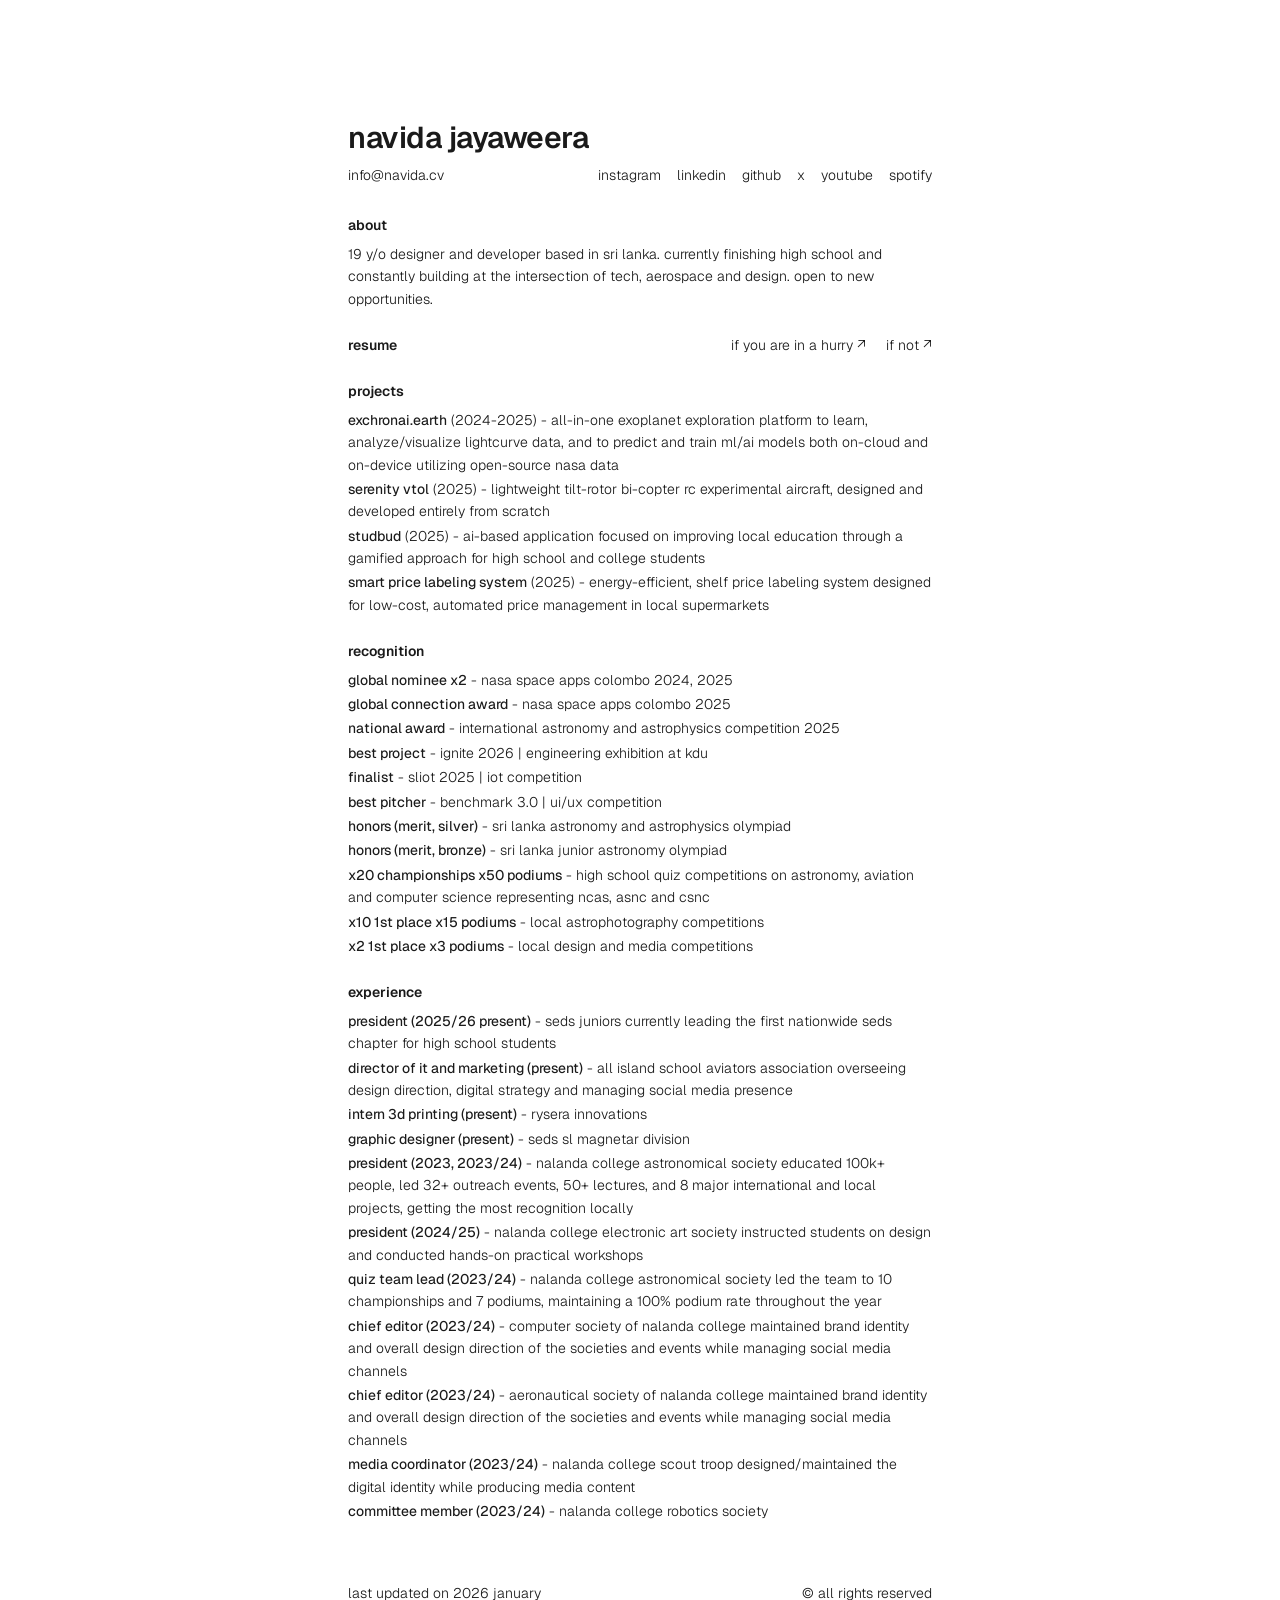
==== index.html @ 6ceef907 "initialize-git" ====
<!DOCTYPE html>
<html lang="en">

<head>
  <meta charset="UTF-8">
  <meta name="viewport" content="width=device-width, initial-scale=1.0">

  <title>Navida Jayaweera</title>
  <link rel="icon" type="image/svg+xml" href="public/favicon.svg">
  <link rel="preconnect" href="https://fonts.googleapis.com">
  <link rel="preconnect" href="https://fonts.gstatic.com" crossorigin>
  <link href="https://fonts.googleapis.com/css2?family=Geist:wght@100..900&display=swap" rel="stylesheet">
  <link rel="stylesheet" href="global.css">
</head>

<body>
  <section id="header">
    <div class="container" style="padding-bottom: 0;">
      <header class="cv-header">
        <h1 class="name">navida jayaweera</h1>
        <div class="contact-info">
          <a href="mailto:info@navida.cv" class="email">info@navida.cv</a>
          <nav class="socials">
            <a href="https://www.instagram.com/navida.jayaweera/">instagram</a>
            <a href="https://www.linkedin.com/in/navidajayaweera/">linkedin</a>
            <a href="https://github.com/navidajayaweera">github</a>
            <a href="https://x.com/NavidaJayaweera">x</a>
            <a href="https://www.youtube.com/@navidajayaweera">youtube</a>
            <a href="https://open.spotify.com/user/8dy3l5mgaey5bm39ronwhadq2?si=85e57acb9e684b27">spotify</a>
          </nav>
        </div>
      </header>
    </div>
  </section>
  <section id="about">
    <div class="container" style="padding-top: 0; padding-bottom: 0;">
      <div class="about-section">
        <h2 class="section-label">about</h2>
        <p class="text-content">19 y/o designer and developer based in sri lanka. currently finishing high school and
          constantly building at the intersection of tech, aerospace and design. open to new opportunities.</p>
      </div>
    </div>
  </section>
  <section id="resume">
    <div class="container" style="padding-top: 0; padding-bottom: 0;">
      <div class="resume-bar">
        <h2 class="section-label">resume</h2>
        <div class="resume-links">
          <a href="public/CV - Nov 2025.pdf" target="_blank">if you are in a hurry &#x2197;</a>
          <a href="public/CV (detailed) - Nov 2025.pdf" target="_blank">if not &#x2197;</a>
        </div>
      </div>
    </div>
  </section>
  <section id="projects">
    <div class="container" style="padding-top: 0; padding-bottom: 0;">
      <div class="content-block">
        <h2 class="section-label">projects</h2>
        <ul class="item-list">
          <li>
            <p class="text-content"><strong><a href="https://exchronai.earth/"
                  target="_blank">exchronai.earth</a></strong> (2024-2025)
              - all-in-one exoplanet
              exploration
              platform to learn, analyze/visualize lightcurve data, and to predict and train ml/ai models both on-cloud
              and on-device utilizing open-source nasa data</p>
          </li>
          <li>
            <p class="text-content"><strong><a
                  href="https://drive.google.com/file/d/1rEVbswKjpXEiC80pFYnHZtUJxIUKVVZr/view?usp=sharing"
                  target="_blank">serenity vtol</a></strong> (2025) - lightweight tilt-rotor
              bi-copter rc
              experimental aircraft, designed and developed entirely from scratch</p>
          </li>
          <li>
            <p class="text-content"><strong><a
                  href="https://www.figma.com/design/OQmlpEHRpOspAcZZP73gk5/StudBud-By-Team-Nalanda?node-id=33-175&t=C7YPxGh18bVlaZYL-1"
                  target="_blank">studbud</a></strong> (2025) - ai-based application focused on
              improving local
              education through a gamified approach for high school and college students</p>
          </li>
          <li>
            <p class="text-content"><strong><a
                  href="https://www.figma.com/design/5SZCSOEd2HgIgfPDIDtHlP/Team-NC---SLIoT-2025?node-id=211-2&t=xaQVXBTdQ8xfzsCk-1"
                  target="_blank">smart price labeling system</a></strong> (2025) -
              energy-efficient, shelf price
              labeling system designed for low-cost, automated price management in local supermarkets</p>
          </li>
        </ul>
      </div>
    </div>
  </section>
  <section id="recognition">
    <div class="container" style="padding-top: 0; padding-bottom: 0;">
      <div class="content-block">
        <h2 class="section-label">recognition</h2>
        <ul class="item-list">
          <li>
            <p class="text-content"><strong>global nominee x2</strong> - nasa space apps colombo 2024, 2025</p>
          </li>
          <li>
            <p class="text-content"><strong>global connection award</strong> - nasa space apps colombo 2025</p>
          </li>
          <li>
            <p class="text-content"><strong>national award</strong> - international astronomy and astrophysics
              competition 2025</p>
          </li>
          <li>
            <p class="text-content"><strong>best project</strong> - ignite 2026 | engineering exhibition at kdu</p>
          </li>
          <li>
            <p class="text-content"><strong>finalist</strong> - sliot 2025 | iot competition</p>
          </li>
          <li>
            <p class="text-content"><strong>best pitcher</strong> - benchmark 3.0 | ui/ux competition</p>
          </li>
          <li>
            <p class="text-content"><strong>honors (merit, silver)</strong> - sri lanka astronomy and astrophysics
              olympiad</p>
          </li>
          <li>
            <p class="text-content"><strong>honors (merit, bronze)</strong> - sri lanka junior astronomy olympiad</p>
          </li>
          <li>
            <p class="text-content"><strong>x20 championships x50 podiums</strong> - high school quiz competitions on
              astronomy, aviation and
              computer science representing ncas, asnc and csnc</p>
          </li>
          <li>
            <p class="text-content"><strong>x10 1st place x15 podiums</strong> - local astrophotography competitions</p>
          </li>
          <li>
            <p class="text-content"><strong>x2 1st place x3 podiums</strong> - local design and media competitions</p>
          </li>
        </ul>
      </div>
    </div>
  </section>
  <section id="experience">
    <div class="container" style="padding-top: 0; padding-bottom: 0;">
      <div class="content-block">
        <h2 class="section-label">experience</h2>
        <ul class="item-list experience-list">
          <li>
            <p class="text-content"><strong>president (2025/26 present)</strong> - seds juniors
              currently leading the first nationwide seds chapter for high school students</p>
          </li>
          <li>
            <p class="text-content"><strong>director of it and marketing (present)</strong> - all island school aviators
              association
              overseeing design direction, digital strategy and managing social media presence</p>
          </li>
          <li>
            <p class="text-content"><strong>intern 3d printing (present)</strong> - rysera innovations</p>
          </li>
          <li>
            <p class="text-content"><strong>graphic designer (present)</strong> - seds sl magnetar division</p>
          </li>
          <li>
            <p class="text-content"><strong>president (2023, 2023/24)</strong> - nalanda college astronomical society
              educated 100k+ people, led 32+ outreach events, 50+ lectures, and 8 major international and local
              projects, getting the most recognition locally</p>
          </li>
          <li>
            <p class="text-content"><strong>president (2024/25)</strong> - nalanda college electronic art society
              instructed students on design and conducted hands-on practical workshops</p>
          </li>
          <li>
            <p class="text-content"><strong>quiz team lead (2023/24)</strong> - nalanda college astronomical society
              led the team to 10 championships and 7 podiums, maintaining a 100% podium rate throughout the year</p>
          </li>
          <li>
            <p class="text-content"><strong>chief editor (2023/24)</strong> - computer society of nalanda college
              maintained brand identity and overall design direction of the societies and events while managing social
              media channels</p>
          </li>
          <li>
            <p class="text-content"><strong>chief editor (2023/24)</strong> - aeronautical society of nalanda college
              maintained brand identity and overall design direction of the societies and events while managing social
              media channels</p>
          </li>
          <li>
            <p class="text-content"><strong>media coordinator (2023/24)</strong> - nalanda college scout troop
              designed/maintained the digital identity while producing media content</p>
          </li>
          <li>
            <p class="text-content"><strong>committee member (2023/24)</strong> - nalanda college robotics society</p>
          </li>
        </ul>
      </div>
    </div>
  </section>
  <section id="footer">
    <div class="container" style="padding-top: 40px;">
      <footer class="site-footer">
        <span class="footer-text">last updated on 2026 january</span>
        <span class="footer-text">© all rights reserved</span>
      </footer>
    </div>
  </section>
</body>

</html>
---- global.css ----
:root {
  --font-main: 'Geist', sans-serif;
  --color-text: #1a1a1a;
  --color-bg: #ffffff;
  --max-width: 624px;
  --spacing-section: 24px;
}

* {
  box-sizing: border-box;
  scrollbar-width: none;
}

::-webkit-scrollbar {
  display: none;
}

body {
  margin: 0;
  padding: 0;
  font-family: var(--font-main);
  color: var(--color-text);
  background-color: var(--color-bg);
  line-height: 1.6;
  -webkit-font-smoothing: antialiased;
  font-weight: 300;
}

.container {
  max-width: var(--max-width);
  margin: 0 auto;
  padding: 120px 20px;
}

a {
  color: inherit;
  text-decoration: none;
  cursor: pointer;
  background-image: linear-gradient(currentColor, currentColor);
  background-position: 0% 100%;
  background-repeat: no-repeat;
  background-size: 0% 1px;
  transition: background-size 0.3s ease;
}

.socials a:hover {
  /* text-decoration: underline; */
  background-size: 100% 1px;
}

h1,
h2,
h3,
h4,
p,
ul,
li {
  margin: 0;
  padding: 0;
}

ul {
  list-style: none;
}

/* ── Header ── */
.cv-header {
  margin-bottom: 4px;
}

.name {
  font-size: 30px;
  font-weight: 600;
  line-height: 1.2;
  margin-bottom: 8px;
  letter-spacing: -0.5px;
}

.contact-info {
  display: flex;
  align-items: baseline;
  justify-content: space-between;
  font-size: 14px;
  gap: 20px;
}

.email {
  white-space: nowrap;
}

.socials {
  display: flex;
  gap: 16px;
  flex-wrap: wrap;
  justify-content: flex-end;
}

.socials a {
  white-space: nowrap;
}

/* ── Section labels ── */
.section-label {
  font-size: 14px;
  font-weight: 600;
  margin-bottom: 6px;
  display: block;
}

/* ── Text content ── */
.text-content {
  font-size: 14px;
  font-weight: 300;
  line-height: 1.6;
}

.text-content strong {
  font-weight: 450;
  /* text-decoration: underline; */
}

/* ── About section ── */
.about-section {
  padding-top: var(--spacing-section);
}

.about-section .text-content {
  max-width: 100%;
}

/* ── Resume bar ── */
.resume-bar {
  display: flex;
  align-items: baseline;
  justify-content: space-between;
  padding-top: var(--spacing-section);
}

.resume-bar .section-label {
  margin-bottom: 0;
}

.resume-links {
  display: flex;
  gap: 20px;
  font-size: 14px;
  font-weight: 300;
  background-image: linear-gradient(currentColor, currentColor);
  background-position: 0% 100%;
  background-repeat: no-repeat;
  background-size: 0% 1px;
  transition: background-size 0.3s ease;
}

.resume-links a:hover {
  /* text-decoration: underline; */
  background-size: 100% 1px;
}

/* ── Content blocks (projects, recognition, experience) ── */
.content-block {
  padding-top: var(--spacing-section);
}

.item-list {
  display: flex;
  flex-direction: column;
  gap: 2px;
}

.item-list li+li {
  margin-top: 0;
}

/* ── Experience list (multi-line items) ── */
.experience-list .text-content {
  /* white-space: pre-line; */
}

/* ── Footer ── */
.site-footer {
  display: flex;
  justify-content: space-between;
  align-items: baseline;
  font-size: 14px;
  font-weight: 300;
  padding-top: 20px;
  border-top: none;
}

.footer-text {
  font-size: 14px;
}

/* ── Responsive ── */
@media (max-width: 768px) {
  .container {
    padding: 40px 20px;
  }

  .contact-info {
    flex-direction: column;
    gap: 6px;
  }

  .socials {
    justify-content: flex-start;
  }

  .site-footer {
    flex-direction: column;
    gap: 6px;
  }
}
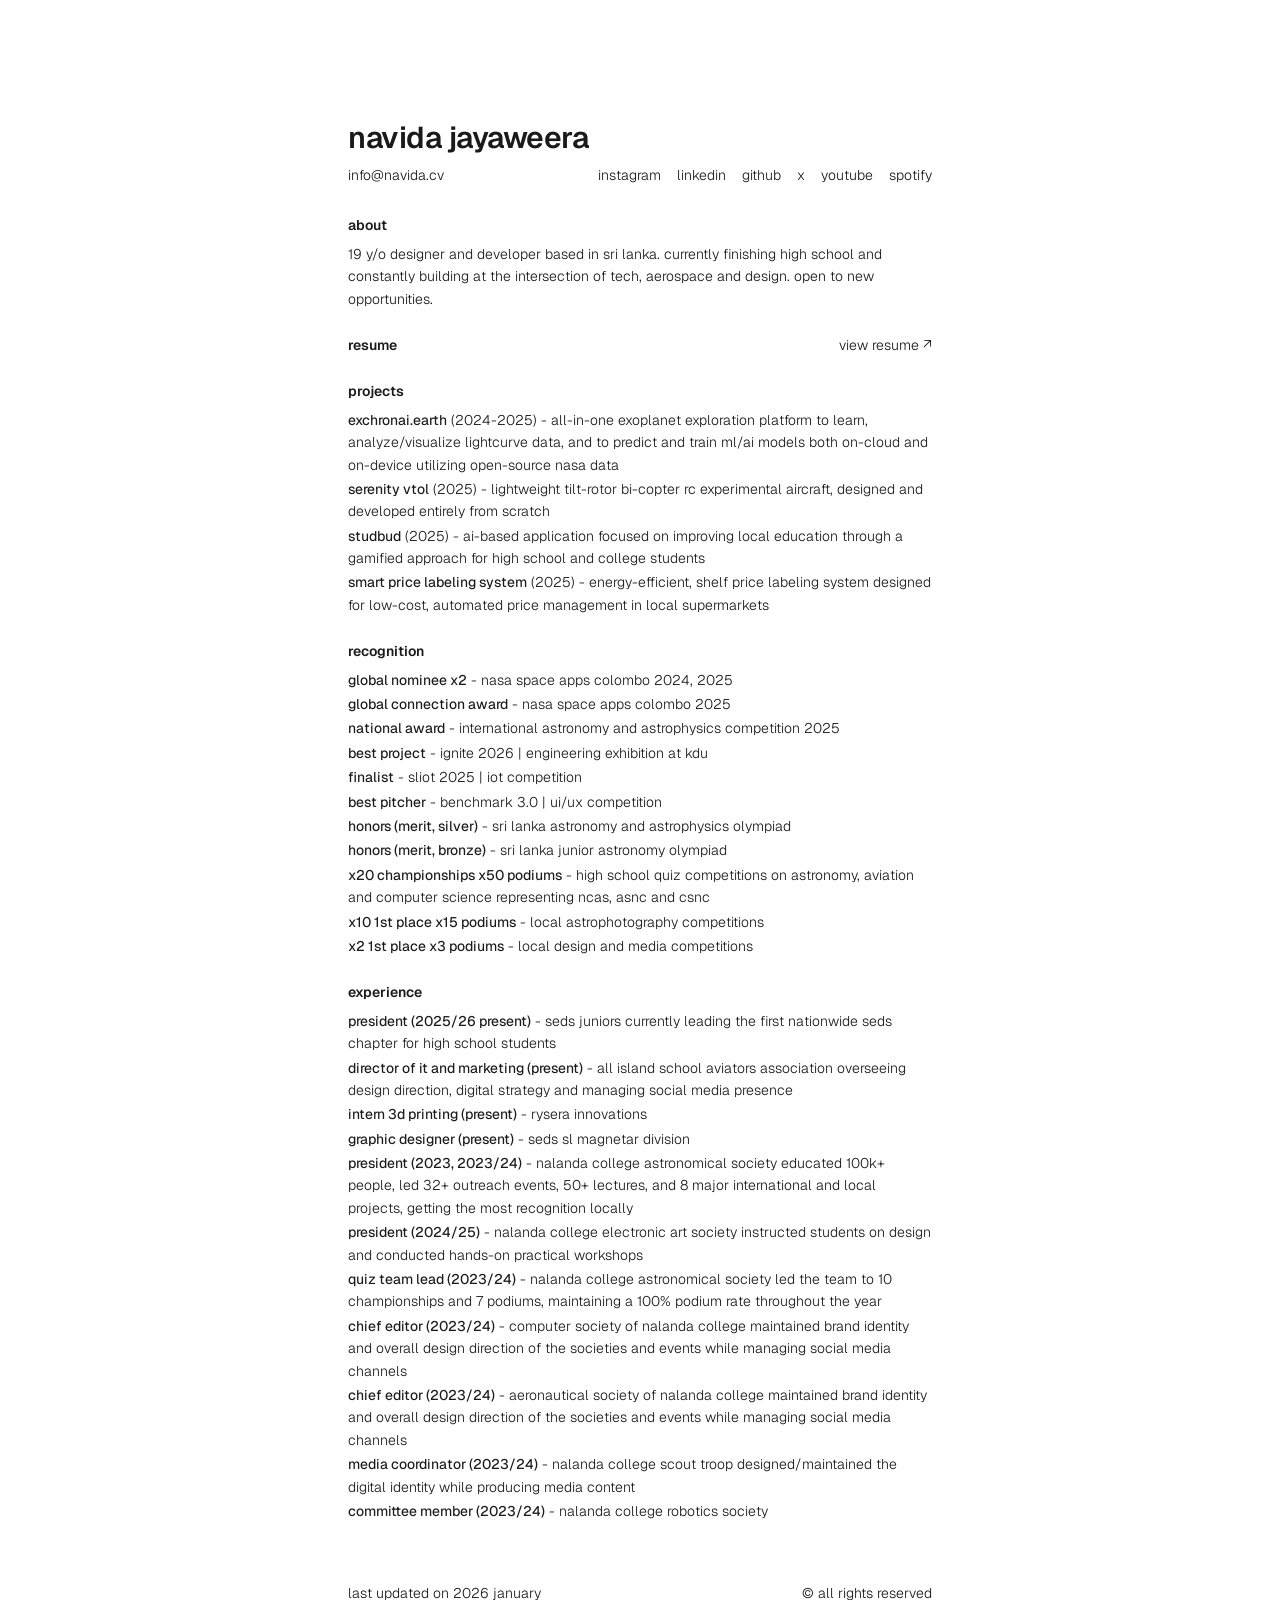
==== commit 85d13cc8: "Removed Detailed CV" ====
--- a/index.html
+++ b/index.html
@@ -46,8 +46,9 @@
       <div class="resume-bar">
         <h2 class="section-label">resume</h2>
         <div class="resume-links">
-          <a href="public/CV - Nov 2025.pdf" target="_blank">if you are in a hurry &#x2197;</a>
-          <a href="public/CV (detailed) - Nov 2025.pdf" target="_blank">if not &#x2197;</a>
+          <a href="public/CV - Nov 2025.pdf" target="_blank">view resume &#x2197;</a>
+          <!-- <a href="public/CV - Nov 2025.pdf" target="_blank">if you are in a hurry &#x2197;</a> -->
+          <!-- <a href="public/CV (detailed) - Nov 2025.pdf" target="_blank">if not &#x2197;</a> -->
         </div>
       </div>
     </div>
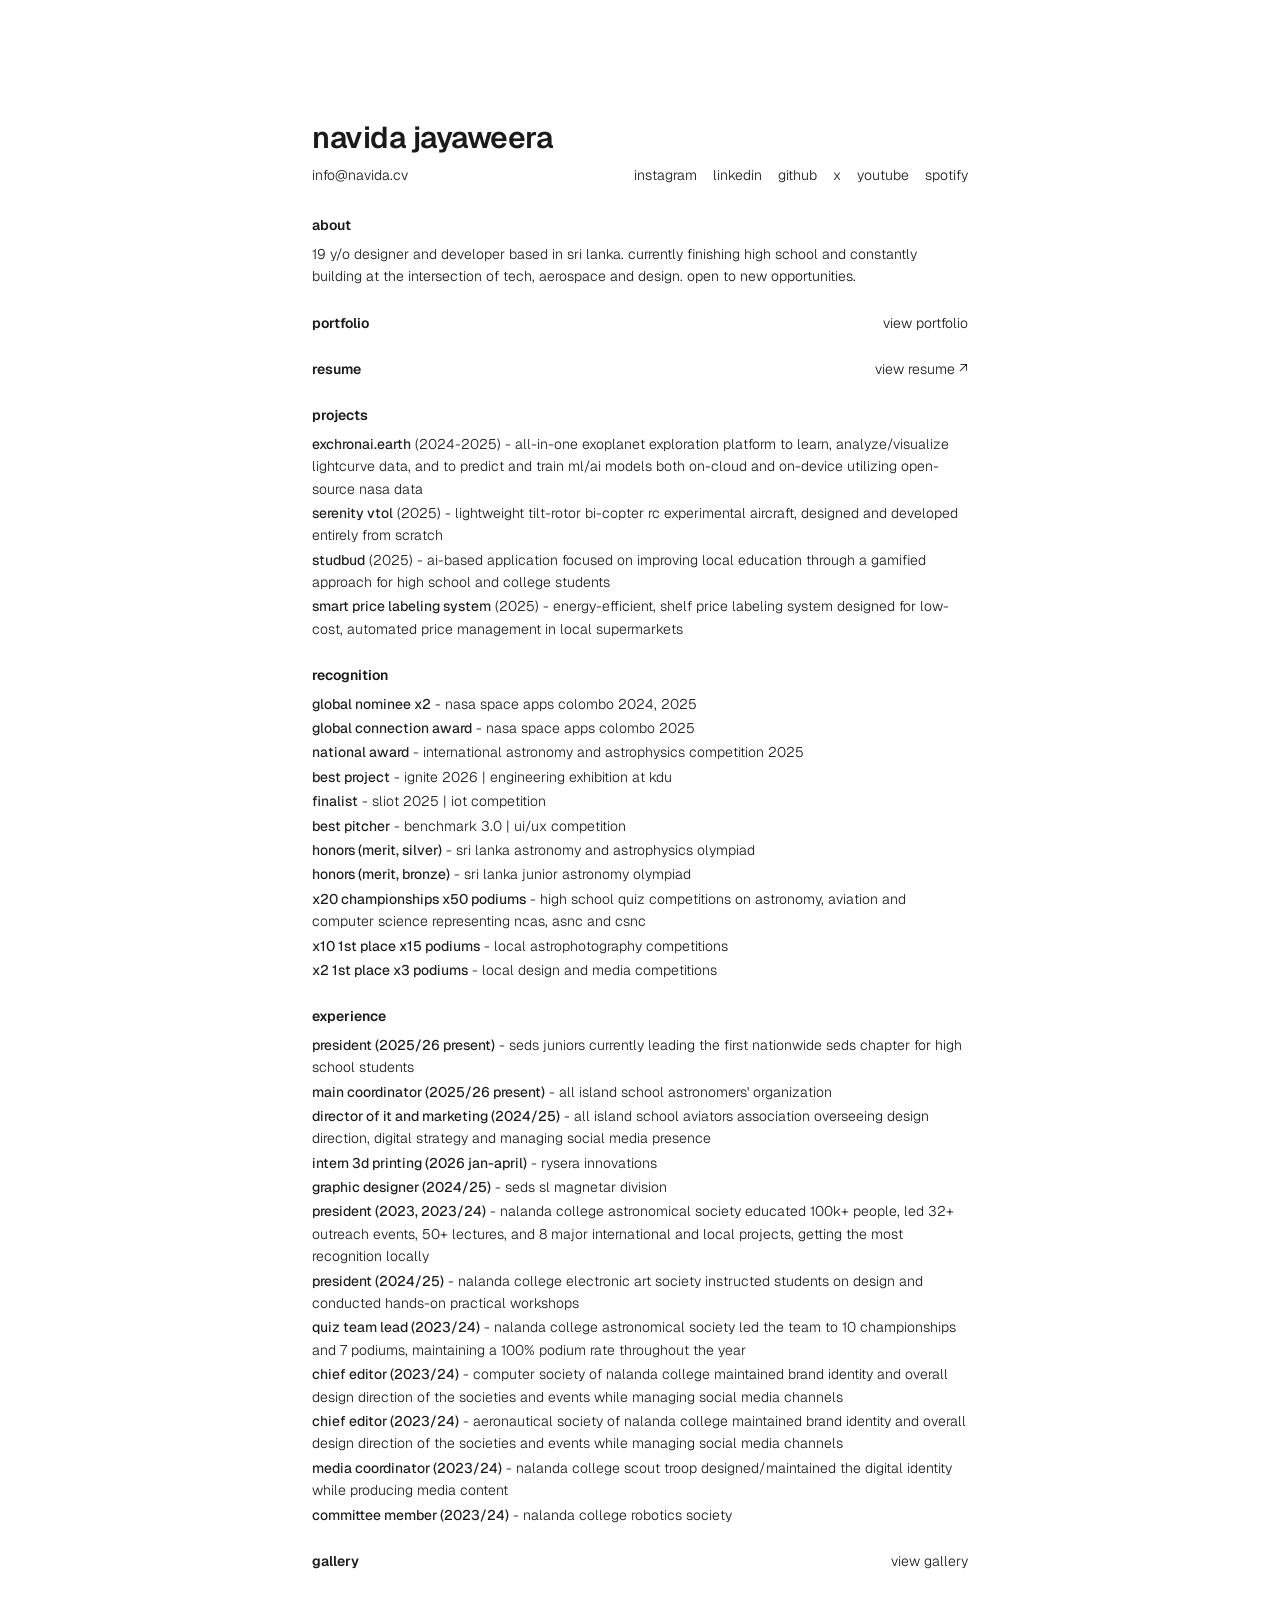
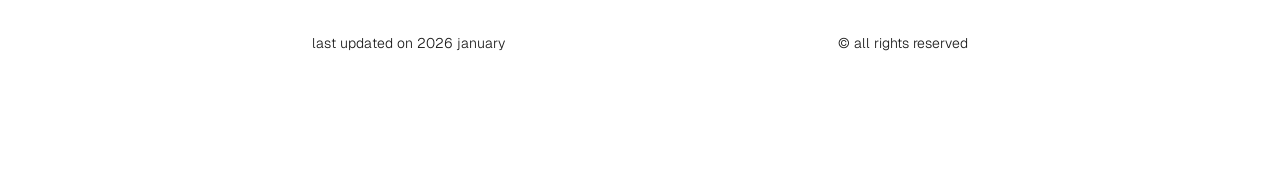
==== commit 9e07bc5e: "gallery and portfolio" ====
--- a/index.html
+++ b/index.html
@@ -41,6 +41,16 @@
       </div>
     </div>
   </section>
+  <section id="portfolio">
+    <div class="container" style="padding-top: 0; padding-bottom: 0;">
+      <div class="portfolio-bar">
+        <h2 class="section-label">portfolio</h2>
+        <div class="portfolio-links">
+          <a href="portfolio/portfolio.html">view portfolio</a>
+        </div>
+      </div>
+    </div>
+  </section>
   <section id="resume">
     <div class="container" style="padding-top: 0; padding-bottom: 0;">
       <div class="resume-bar">
@@ -147,15 +157,19 @@
               currently leading the first nationwide seds chapter for high school students</p>
           </li>
           <li>
-            <p class="text-content"><strong>director of it and marketing (present)</strong> - all island school aviators
+            <p class="text-content"><strong>main coordinator (2025/26 present)</strong> - all island school astronomers' organization
+            </p>
+          </li>
+          <li>
+            <p class="text-content"><strong>director of it and marketing (2024/25)</strong> - all island school aviators
               association
               overseeing design direction, digital strategy and managing social media presence</p>
           </li>
           <li>
-            <p class="text-content"><strong>intern 3d printing (present)</strong> - rysera innovations</p>
-          </li>
-          <li>
-            <p class="text-content"><strong>graphic designer (present)</strong> - seds sl magnetar division</p>
+            <p class="text-content"><strong>intern 3d printing (2026 jan-april)</strong> - rysera innovations</p>
+          </li>
+          <li>
+            <p class="text-content"><strong>graphic designer (2024/25)</strong> - seds sl magnetar division</p>
           </li>
           <li>
             <p class="text-content"><strong>president (2023, 2023/24)</strong> - nalanda college astronomical society
@@ -188,6 +202,16 @@
             <p class="text-content"><strong>committee member (2023/24)</strong> - nalanda college robotics society</p>
           </li>
         </ul>
+      </div>
+    </div>
+  </section>
+  <section id="gallery">
+    <div class="container" style="padding-top: 0; padding-bottom: 0;">
+      <div class="gallery-bar">
+        <h2 class="section-label">gallery</h2>
+        <div class="gallery-links">
+          <a href="gallery/gallery.html">view gallery</a>
+        </div>
       </div>
     </div>
   </section>
--- a/global.css
+++ b/global.css
@@ -2,7 +2,7 @@
   --font-main: 'Geist', sans-serif;
   --color-text: #1a1a1a;
   --color-bg: #ffffff;
-  --max-width: 624px;
+  --max-width: 696px;
   --spacing-section: 24px;
 }
 
@@ -128,6 +128,35 @@
   max-width: 100%;
 }
 
+/* ── Portfolio bar ── */
+
+.portfolio-bar {
+  display: flex;
+  align-items: baseline;
+  justify-content: space-between;
+  padding-top: var(--spacing-section);
+}
+
+.portfolio-bar .section-label {
+  margin-bottom: 0;
+}
+
+.portfolio-links {
+  display: flex;
+  gap: 20px;
+  font-size: 14px;
+  font-weight: 300;
+  background-image: linear-gradient(currentColor, currentColor);
+  background-position: 0% 100%;
+  background-repeat: no-repeat;
+  background-size: 0% 1px;
+  transition: background-size 0.3s ease;
+}
+
+.portfolio-links a:hover {
+  background-size: 100% 1px;
+}
+
 /* ── Resume bar ── */
 .resume-bar {
   display: flex;
@@ -191,6 +220,36 @@
 .footer-text {
   font-size: 14px;
 }
+
+/* ── Gallery bar ── */
+
+.gallery-bar {
+  display: flex;
+  align-items: baseline;
+  justify-content: space-between;
+  padding-top: var(--spacing-section);
+}
+
+.gallery-bar .section-label {
+  margin-bottom: 0;
+}
+
+.gallery-links {
+  display: flex;
+  gap: 20px;
+  font-size: 14px;
+  font-weight: 300;
+  background-image: linear-gradient(currentColor, currentColor);
+  background-position: 0% 100%;
+  background-repeat: no-repeat;
+  background-size: 0% 1px;
+  transition: background-size 0.3s ease;
+}
+
+.gallery-links a:hover {
+  background-size: 100% 1px;
+}
+
 
 /* ── Responsive ── */
 @media (max-width: 768px) {
